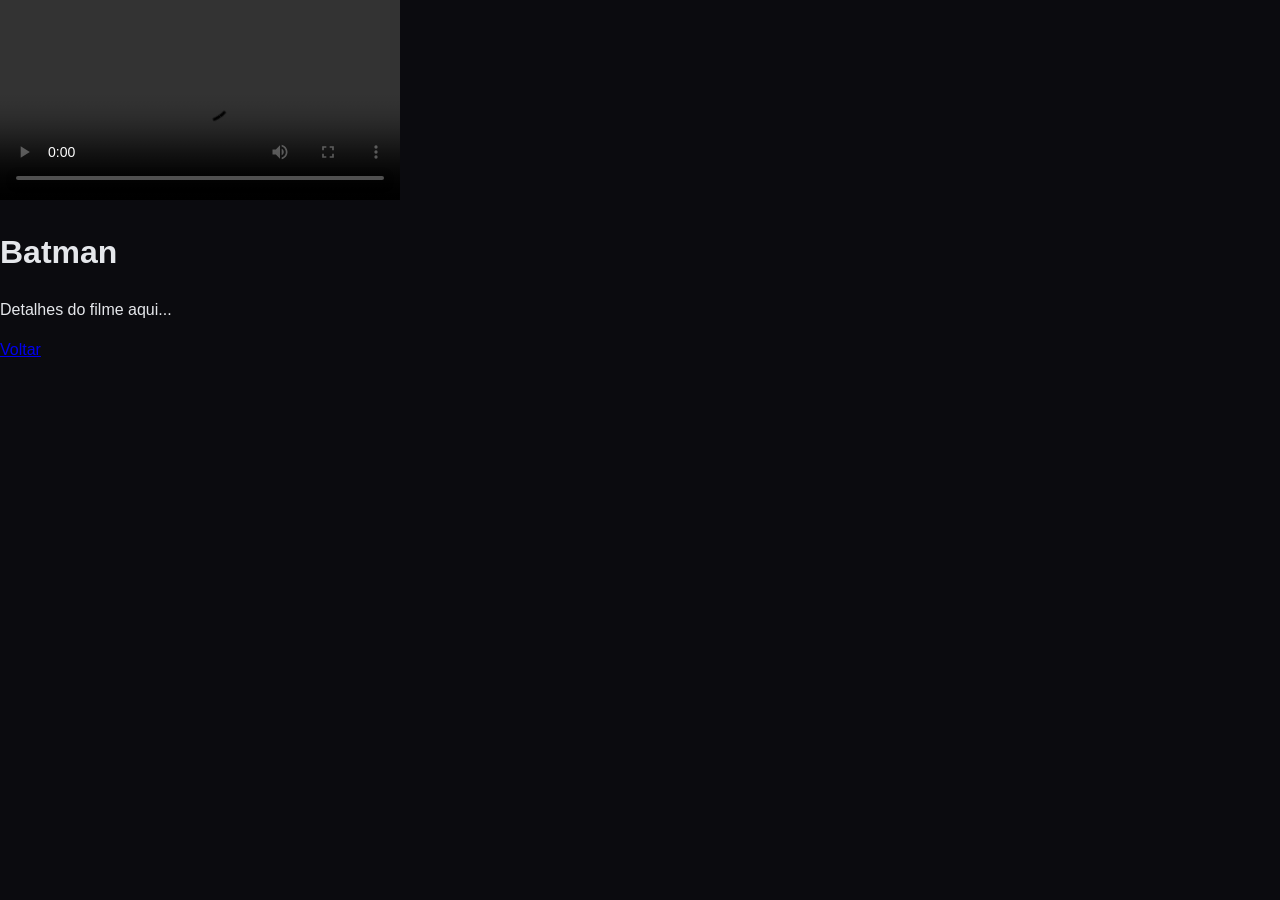
==== batman.html @ 79fa3cbd "site para avaliação" ====
<!DOCTYPE html>
<html lang="pt-BR">
<head>
  <meta charset="UTF-8">
  <title>Batman</title>
  <meta name="viewport" content="width=device-width, initial-scale=1.0">
  <link rel="stylesheet" href="styles.css">
</head>

<body>

<script>
  document.addEventListener('keydown', function(event) {
    const focused = document.activeElement;

    if (event.code === 'Space') {
      // evita scroll
      event.preventDefault();

      // se for link ou botão, dispara ação
      if (focused.tagName === 'A' || focused.tagName === 'BUTTON') {
        focused.click();
      }
    }
  });
</script>    

<main>

  <video controls width="400">
    <source src="media/videos/batman.mp4" type="video/mp4">
    <source src="media/videos/batman.webm" type="video/webm">
    <track 
    src="media/legendas/batman.vtt"
    kind="subtitles"
    srclang="pt"
    label="Português"
    default
    >

  <p>Seu navegador não suporta vídeo. 
    <a href="media/videos/batman.mp4">Clique aqui para baixar o vídeo</a>.</p>

</video>


  <h1>Batman</h1>

  <p>Detalhes do filme aqui...</p>

  <a href="index_aula03.html">Voltar</a>
</main>

</body>
</html>
---- styles.css ----
/* RESET BÁSICO */
* {
    box-sizing: border-box;
}

body {
    margin: 0;
    font-family: Arial, Helvetica, sans-serif;
    background-color: #0b0b0f;
    color: #e5e7eb;
    font-size: 16px;
    line-height: 1.5;
    overflow-x: hidden;
}

/* HEADER */
header {
    display: flex;
    justify-content: space-between;
    align-items: center;
    padding: 15px 20px;
    background-color: #11111a;
    border-bottom: 1px solid #222;
}

/* MENU */
nav ul {
    list-style: none;
    padding: 0;
    margin: 0;
    display: flex;
    gap: 15px;
}

nav ul li a {
    text-decoration: none;
    color: #e5e7eb;
    font-weight: bold;
    transition: 0.2s;
    padding: 6px 8px;
    border-radius: 4px;
}

nav ul li a:hover {
    color: #c4b5fd;
    background-color: #1a1a28;
}

/* BOTÃO */
button {
    padding: 8px 14px;
    cursor: pointer;
    background-color: #6a1b9a;
    color: white;
    border: none;
    border-radius: 6px;
    transition: 0.2s ease;
    font-weight: bold;
}

button:hover {
    background-color: #8e24aa;
    transform: scale(1.02);
}

/* SEÇÕES */
section {
    display: flex;
    flex-wrap: wrap;
    gap: 15px;
    margin: 20px;
}

/* TÍTULO */
section h2 {
    width: 100%;
    margin-bottom: 10px;
    color: #c4b5fd;
    font-size: 1.4rem;
}

/* CARDS */
article {
    border: 1px solid #222;
    padding: 12px;
    width: 200px;
    background-color: #15151f;
    border-radius: 8px;
    transition: 0.2s ease;
}

article:hover {
    transform: scale(1.03);
    border-color: #6a1b9a;
}

/* TEXTO INTERNO (melhora legibilidade dentro do card) */
article p {
    color: #d1d5db;
    font-size: 14px;
}

/* ACESSIBILIDADE */
a:focus, button:focus {
    outline: 3px solid #c4b5fd;
    outline-offset: 2px;
    border-radius: 4px;
}

/* RESPONSIVIDADE */
@media (max-width: 768px) {

    header {
        flex-direction: column;
        align-items: flex-start;
        gap: 10px;
    }

    nav ul {
        flex-direction: column;
        width: 100%;
    }

    nav ul li {
        margin: 4px 0;
    }

    section {
        flex-direction: column;
        margin: 10px;
    }

    article {
        width: 100%;
    }

    button {
        width: 100%;
    }
}

article img {
    width: 100%;
    height: 280px;
    object-fit: cover;
    border-radius: 6px;
    margin-bottom: 8px;
}
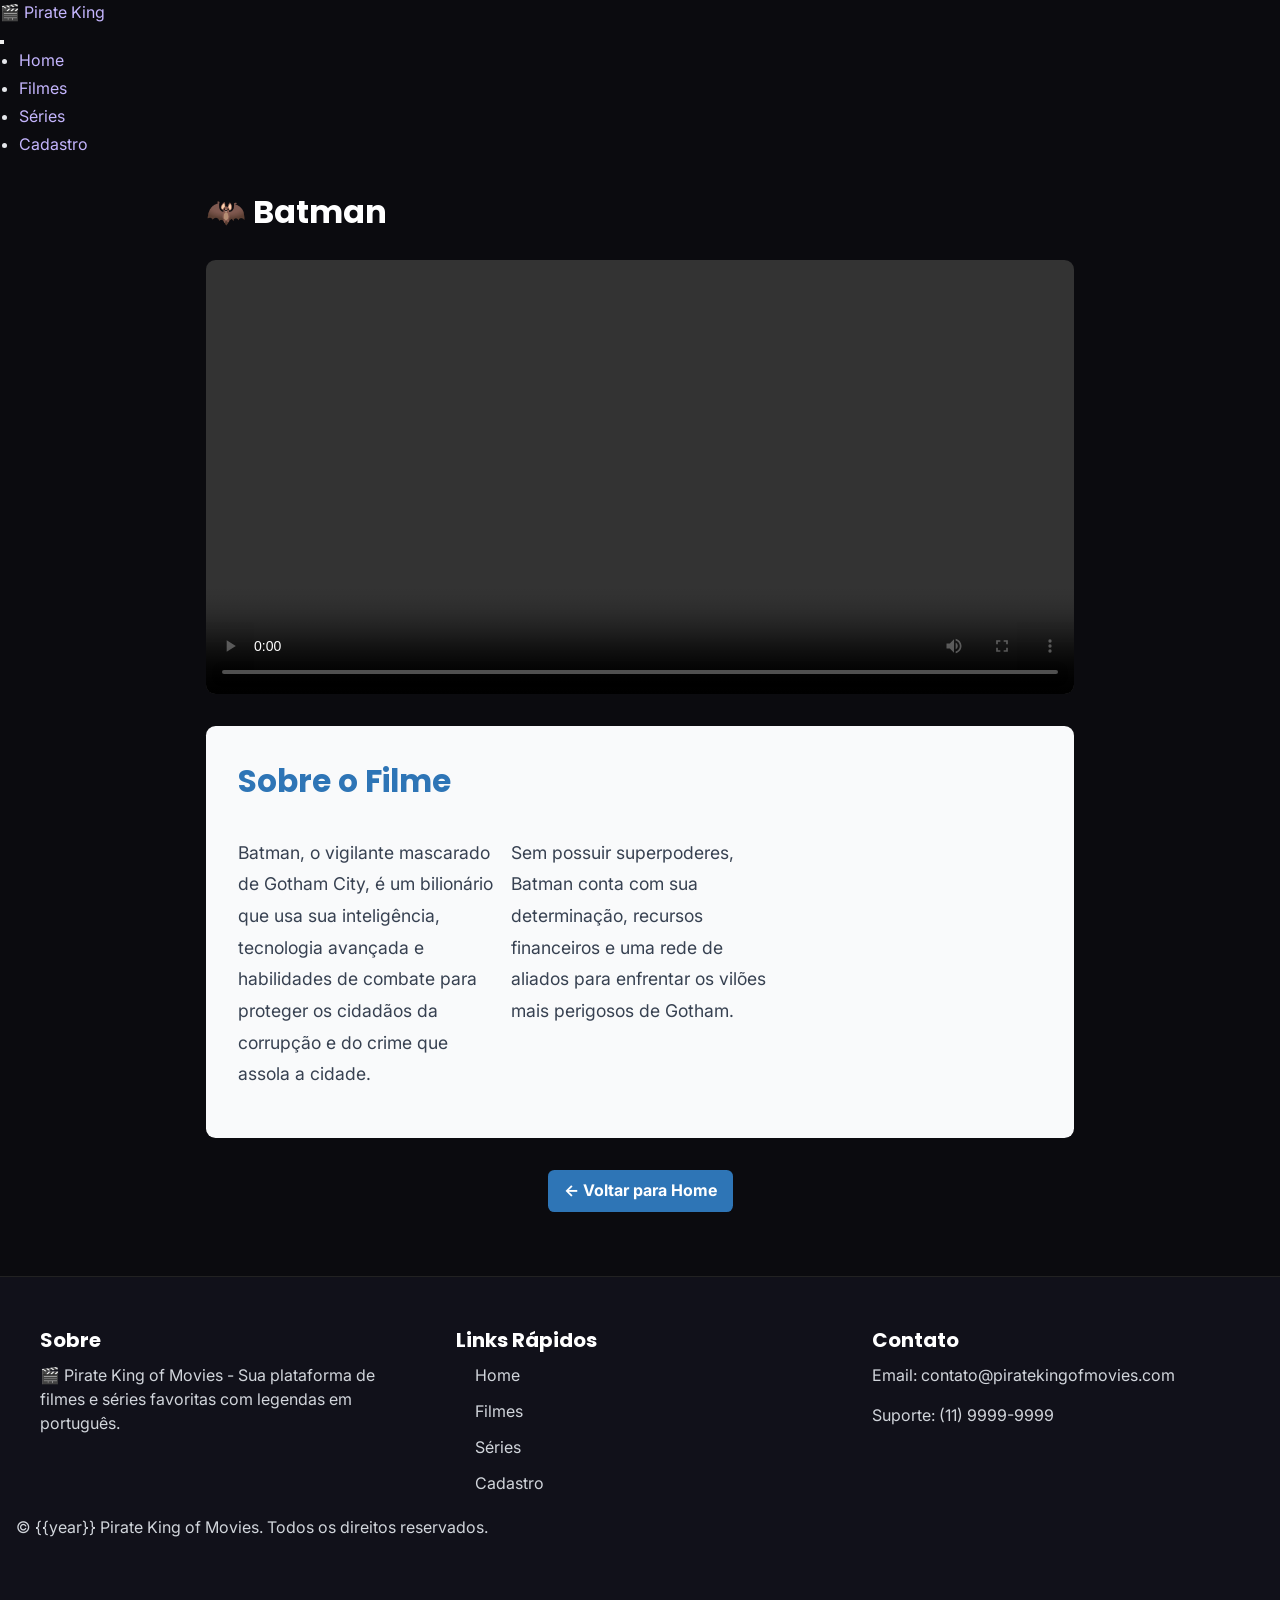
==== commit 06e3992a: "refactor: modernize Pirate King of Movies site with design tokens, responsive layout, and accessibil" ====
--- a/batman.html
+++ b/batman.html
@@ -2,54 +2,98 @@
 <html lang="pt-BR">
 <head>
   <meta charset="UTF-8">
-  <title>Batman</title>
   <meta name="viewport" content="width=device-width, initial-scale=1.0">
-  <link rel="stylesheet" href="styles.css">
+  <link rel="preconnect" href="https://fonts.googleapis.com">
+  <link rel="preconnect" href="https://fonts.gstatic.com" crossorigin>
+  <link href="https://fonts.googleapis.com/css2?family=Inter:wght@400;500;700&family=Poppins:wght@700&display=swap" rel="stylesheet">
+  <link rel="stylesheet" href="css/variables.css">
+  <link rel="stylesheet" href="css/reset.css">
+  <link rel="stylesheet" href="css/base.css">
+  <link rel="stylesheet" href="css/layout.css">
+  <link rel="stylesheet" href="css/components/navbar.css">
+  <link rel="stylesheet" href="css/components/footer.css">
+  <link rel="stylesheet" href="css/components/btn.css">
+  <link rel="stylesheet" href="css/utilities.css">
+  <title>Batman - 🎬 Pirate King of Movies</title>
 </head>
 
 <body>
+<header class="header">
+  <div class="container">
+    <a href="index.html" class="header__logo">🎬 Pirate King</a>
+    <nav class="nav">
+      <button class="nav__toggle" aria-label="Toggle navigation" aria-expanded="false">
+        <span class="hamburger"></span>
+      </button>
+      <ul class="nav__list">
+        <li><a href="index.html" class="nav__link">Home</a></li>
+        <li><a href="index.html#filmes" class="nav__link">Filmes</a></li>
+        <li><a href="index.html#series" class="nav__link">Séries</a></li>
+        <li><a href="cadastro.html" class="nav__link">Cadastro</a></li>
+      </ul>
+    </nav>
+  </div>
+</header>
 
-<script>
-  document.addEventListener('keydown', function(event) {
-    const focused = document.activeElement;
-
-    if (event.code === 'Space') {
-      // evita scroll
-      event.preventDefault();
-
-      // se for link ou botão, dispara ação
-      if (focused.tagName === 'A' || focused.tagName === 'BUTTON') {
-        focused.click();
-      }
-    }
-  });
-</script>    
-
-<main>
-
-  <video controls width="400">
+<main class="main" style="max-width: 900px; margin: 2rem auto; padding: 0 1rem;">
+  <h1 style="margin-bottom: 1.5rem; font-size: 2rem;">🦇 Batman</h1>
+  
+  <video controls style="width: 100%; max-width: 100%; margin-bottom: 2rem; border-radius: 0.6rem;">
     <source src="media/videos/batman.mp4" type="video/mp4">
     <source src="media/videos/batman.webm" type="video/webm">
     <track 
-    src="media/legendas/batman.vtt"
-    kind="subtitles"
-    srclang="pt"
-    label="Português"
-    default
+      src="media/legendas/batman.vtt"
+      kind="subtitles"
+      srclang="pt"
+      label="Português"
+      default
     >
+    <p>Seu navegador não suporta vídeo. <a href="media/videos/batman.mp4">Clique aqui para baixar o vídeo</a>.</p>
+  </video>
 
-  <p>Seu navegador não suporta vídeo. 
-    <a href="media/videos/batman.mp4">Clique aqui para baixar o vídeo</a>.</p>
+  <section style="background-color: var(--color-gray-50); padding: 2rem; border-radius: 0.6rem; margin-bottom: 2rem;">
+    <h2 style="color: var(--color-primary-500); margin-bottom: 1rem;">Sobre o Filme</h2>
+    <p style="font-size: 1.1rem; line-height: 1.8; color: var(--color-gray-700); margin-bottom: 1rem;">
+      Batman, o vigilante mascarado de Gotham City, é um bilionário que usa sua inteligência, tecnologia avançada e habilidades de combate para proteger os cidadãos da corrupção e do crime que assola a cidade.
+    </p>
+    <p style="font-size: 1.1rem; line-height: 1.8; color: var(--color-gray-700);">
+      Sem possuir superpoderes, Batman conta com sua determinação, recursos financeiros e uma rede de aliados para enfrentar os vilões mais perigosos de Gotham.
+    </p>
+  </section>
 
-</video>
-
-
-  <h1>Batman</h1>
-
-  <p>Detalhes do filme aqui...</p>
-
-  <a href="index_aula03.html">Voltar</a>
+  <div style="text-align: center;">
+    <a href="index.html" class="btn btn--primary">← Voltar para Home</a>
+  </div>
 </main>
 
+<footer class="footer">
+  <div class="container">
+    <div class="footer__grid">
+      <div class="footer__section">
+        <h3 class="footer__title">Sobre</h3>
+        <p>🎬 Pirate King of Movies - Sua plataforma de filmes e séries favoritas com legendas em português.</p>
+      </div>
+      <div class="footer__section">
+        <h3 class="footer__title">Links Rápidos</h3>
+        <ul class="footer__list">
+          <li><a href="index.html" class="footer__link">Home</a></li>
+          <li><a href="index.html#filmes" class="footer__link">Filmes</a></li>
+          <li><a href="index.html#series" class="footer__link">Séries</a></li>
+          <li><a href="cadastro.html" class="footer__link">Cadastro</a></li>
+        </ul>
+      </div>
+      <div class="footer__section">
+        <h3 class="footer__title">Contato</h3>
+        <p>Email: contato@piratekingofmovies.com</p>
+        <p>Suporte: (11) 9999-9999</p>
+      </div>
+    </div>
+    <div class="footer__bottom">
+      <p class="footer__copyright">&copy; {{year}} Pirate King of Movies. Todos os direitos reservados.</p>
+    </div>
+  </div>
+</footer>
+
+<script src="js/main.js"></script>
 </body>
 </html>
--- a/css/variables.css
+++ b/css/variables.css
@@ -0,0 +1,118 @@
+/* 
+   DESIGN TOKENS — PIRATE KING OF MOVIES
+   Convenção: category-property-scale/state
+   Ex.: --color-primary-500, --font-base, --space-md
+ */
+:root {
+    /* =========================
+       CORES - PALETA SEMÂNTICA
+    ========================= */
+    /* Primária */
+    --color-primary-100: #ebf3fb;
+    --color-primary-300: #9fc5e8;
+    --color-primary-500: #2e75b6;
+    --color-primary-700: #1f4e79;
+    --color-primary-900: #0f2840;
+
+    /* Cores do projeto */
+    --color-brand: #6a1b9a;
+    --color-brand-hover: #8e24aa;
+    --color-link: #c4b5fd;
+
+    /* Neutras */
+    --color-gray-50: #f9fafb;
+    --color-gray-100: #f3f4f6;
+    --color-gray-300: #d1d5db;
+    --color-gray-500: #6b7280;
+    --color-gray-700: #374151;
+    --color-gray-900: #111827;
+
+    /* Semânticas */
+    --color-success: #107c41;
+    --color-warning: #ff8c00;
+    --color-danger: #c00000;
+    --color-info: #0078d4;
+
+    /* Texto e fundo */
+    --color-bg-primary: #0b0b0f;
+    --color-bg-secondary: #11111a;
+    --color-bg-card: #15151f;
+    --color-bg-input: #1a1a28;
+    --color-bg-overlay: rgba(0, 0, 0, 0.7);
+    --color-text-primary: #e5e7eb;
+    --color-text-secondary: #d1d5db;
+    --color-text-light: #ffffff;
+    --color-border: #222222;
+    --color-border-input: #333333;
+    --color-border-focus: var(--color-primary-500);
+
+    /* Estados de foco e hover */
+    --focus-outline-color: var(--color-primary-500);
+    --focus-outline-width: 3px;
+    --focus-outline-offset: 3px;
+    --hover-scale: 1.02;
+    --hover-transition: 0.2s ease;
+
+    /* =========================
+       TIPOGRAFIA
+    ========================= */
+    --font-heading: "Poppins", Arial, Helvetica, sans-serif;
+    --font-body: "Inter", Arial, Helvetica, sans-serif;
+    --font-xs: 0.64rem;
+    --font-sm: 0.8rem;
+    --font-base: 1rem;
+    --font-md: 1.25rem;
+    --font-lg: 1.56rem;
+    --font-xl: 1.95rem;
+    --font-2xl: 2.44rem;
+    --font-3xl: 3.05rem;
+    --font-h1: clamp(1.5rem, 5vw, var(--font-2xl));
+    --font-h2: clamp(1.3rem, 3vw, var(--font-xl));
+    --line-height-base: 1.5;
+
+    /* =========================
+       ESPAÇAMENTOS
+    ========================= */
+    --space-xs: 0.25rem;
+    --space-sm: 0.5rem;
+    --space-md: 1rem;
+    --space-lg: 2rem;
+    --space-xl: 3rem;
+    --space-2xl: 4rem;
+
+    /* =========================
+       BORDAS E SOMBRAS
+    ========================= */
+    --radius-sm: 0.4rem;
+    --radius-md: 0.5rem;
+    --radius-lg: 0.6rem;
+    --radius-xl: 1rem;
+    --shadow-sm: 0 2px 6px rgba(0, 0, 0, 0.2);
+    --shadow-md: 0 4px 12px rgba(0, 0, 0, 0.3);
+    --shadow-lg: 0 8px 24px rgba(0, 0, 0, 0.4);
+
+    /* =========================
+       VÍDEO PLAYER
+    ========================= */
+    --video-controls-height: 3.5rem;
+    --video-progress-height: 0.4rem;
+    --video-progress-color: var(--color-brand);
+    --video-background: #000;
+
+    /* =========================
+       FILTROS E BUSCA
+    ========================= */
+    --search-input-height: 2.5rem;
+    --filter-tag-bg: var(--color-bg-input);
+    --filter-tag-color: var(--color-text-secondary);
+    --filter-active-bg: var(--color-brand);
+    --filter-active-color: var(--color-text-light);
+
+    /* =========================
+       ANIMAÇÕES
+    ========================= */
+    --animation-duration-fast: 0.15s;
+    --animation-duration-normal: 0.3s;
+    --animation-duration-slow: 0.5s;
+    --animation-easing: ease-in-out;
+}
--- a/css/base.css
+++ b/css/base.css
@@ -0,0 +1,49 @@
+@layer base {
+    body {
+        min-height: 100vh;
+        font-family: var(--font-body);
+        background-color: var(--color-bg-primary);
+        color: var(--color-text-primary);
+        font-size: var(--font-base);
+        line-height: var(--line-height-base);
+        overflow-x: hidden;
+    }
+    a {
+        color: var(--color-link);
+        text-decoration: none;
+    }
+    a:hover {
+        color: var(--color-text-light);
+    }
+    h1, h2, h3, h4, h5, h6 {
+        font-family: var(--font-heading);
+        color: var(--color-text-light);
+        margin-bottom: var(--space-sm);
+    }
+    h1 { font-size: var(--font-h1); }
+    h2 { font-size: var(--font-h2); }
+    h3 { font-size: var(--font-md); }
+    p {
+        margin-bottom: var(--space-md);
+        color: var(--color-text-secondary);
+    }
+    ul, ol {
+        padding-left: 1.2rem;
+        margin-bottom: var(--space-md);
+    }
+    li {
+        margin-bottom: var(--space-xs);
+    }
+    input, textarea, select {
+        background-color: var(--color-bg-input);
+        border: 1px solid var(--color-border-input);
+        color: var(--color-text-light);
+        padding: 0.5rem;
+        border-radius: var(--radius-sm);
+        width: 100%;
+    }
+    input:focus, textarea:focus, select:focus {
+        outline: var(--focus-outline-width) solid var(--focus-outline-color);
+        outline-offset: var(--focus-outline-offset);
+    }
+}
--- a/css/layout.css
+++ b/css/layout.css
@@ -0,0 +1,52 @@
+@layer layout {
+    .layout {
+        display: grid;
+        grid-template-columns: 1fr;
+        gap: var(--space-md);
+        width: min(100%, 1200px);
+        margin: 0 auto;
+        padding: var(--space-md);
+    }
+    section {
+        display: grid;
+        grid-template-columns: 1fr;
+        gap: var(--space-md);
+        margin-bottom: var(--space-lg);
+    }
+    section h2 {
+        color: var(--color-link);
+        font-size: var(--font-h2);
+        grid-column: 1 / -1;
+    }
+    aside {
+        background-color: var(--color-bg-card);
+        border: 1px solid var(--color-border);
+        border-radius: var(--radius-lg);
+        padding: var(--space-md);
+    }
+    aside h3 {
+        color: var(--color-link);
+        margin-bottom: var(--space-sm);
+    }
+    aside ul {
+        padding-left: 1.2rem;
+    }
+    @media (min-width: 768px) {
+        section {
+            grid-template-columns: repeat(2, 1fr);
+        }
+    }
+    @media (min-width: 1024px) {
+        .layout {
+            grid-template-columns: 3fr 1fr;
+            align-items: start;
+        }
+        section {
+            grid-template-columns: repeat(auto-fit, minmax(13rem, 1fr));
+        }
+        aside {
+            position: sticky;
+            top: 1rem;
+        }
+    }
+}
--- a/css/components/navbar.css
+++ b/css/components/navbar.css
@@ -0,0 +1,104 @@
+@layer components {
+    .navbar {
+        background-color: var(--color-bg-secondary);
+        border-bottom: 1px solid var(--color-border);
+        padding: var(--space-md);
+    }
+    .navbar__container {
+        width: min(100%, 1200px);
+        margin: 0 auto;
+        display: flex;
+        flex-direction: column;
+        gap: var(--space-md);
+    }
+    .navbar__logo {
+        font-family: var(--font-heading);
+        font-size: var(--font-h1);
+        font-weight: 700;
+        color: var(--color-text-light);
+    }
+    .navbar__toggle {
+        display: block;
+        background: none;
+        border: none;
+        color: var(--color-text-light);
+        font-size: var(--font-xl);
+        cursor: pointer;
+        padding: 0.5rem;
+        border-radius: var(--radius-sm);
+    }
+    .navbar__toggle:focus-visible {
+        outline: var(--focus-outline-width) solid var(--focus-outline-color);
+        outline-offset: var(--focus-outline-offset);
+    }
+    .navbar__menu {
+        display: none;
+    }
+    .navbar__menu.active {
+        display: block;
+    }
+    .navbar__list {
+        list-style: none;
+        display: flex;
+        flex-direction: column;
+        gap: var(--space-sm);
+    }
+    .navbar__link {
+        display: block;
+        padding: 0.7rem;
+        border-radius: var(--radius-sm);
+        font-weight: 500;
+        transition: background-color var(--animation-duration-fast);
+    }
+    .navbar__link:hover {
+        background-color: var(--color-bg-input);
+    }
+    .navbar__link.active {
+        background-color: var(--color-brand);
+        color: var(--color-text-light);
+    }
+    .navbar__search {
+        display: flex;
+        flex-direction: column;
+        gap: var(--space-sm);
+    }
+    .navbar__search input {
+        width: 100%;
+        padding: 0.7rem;
+        border: 1px solid var(--color-border-input);
+        border-radius: var(--radius-sm);
+        background-color: var(--color-bg-input);
+        color: var(--color-text-light);
+        transition: border-color var(--animation-duration-fast);
+    }
+    .navbar__search input:focus {
+        border-color: var(--color-border-focus);
+        outline: none;
+    }
+    @media (min-width: 768px) {
+        .navbar__container {
+            flex-direction: row;
+            align-items: center;
+            justify-content: space-between;
+            flex-wrap: wrap;
+        }
+        .navbar__toggle {
+            display: none;
+        }
+        .navbar__menu {
+            display: block;
+        }
+        .navbar__list {
+            flex-direction: row;
+            align-items: center;
+            gap: var(--space-md);
+        }
+        .navbar__search {
+            flex-direction: row;
+            align-items: center;
+        }
+        .navbar__search input {
+            width: 18rem;
+        }
+    }
+}
--- a/css/components/footer.css
+++ b/css/components/footer.css
@@ -0,0 +1,45 @@
+@layer components {
+    .footer {
+        margin-top: var(--space-2xl);
+        padding: var(--space-xl) var(--space-md);
+        background-color: var(--color-bg-secondary);
+        border-top: 1px solid var(--color-border);
+    }
+    .footer__grid {
+        width: min(100%, 1200px);
+        margin: 0 auto;
+        display: grid;
+        grid-template-columns: 1fr;
+        gap: var(--space-xl);
+    }
+    .footer__title {
+        margin-bottom: var(--space-sm);
+        font-family: var(--font-heading);
+        font-size: var(--font-md);
+        color: var(--color-text-light);
+    }
+    .footer__list {
+        list-style: none;
+        display: flex;
+        flex-direction: column;
+        gap: var(--space-sm);
+    }
+    .footer__link {
+        color: var(--color-text-secondary);
+        transition: color var(--animation-duration-fast);
+    }
+    .footer__link:hover {
+        color: var(--color-text-light);
+    }
+    .footer__copy {
+        margin-top: var(--space-xl);
+        text-align: center;
+        color: var(--color-text-secondary);
+        font-size: var(--font-sm);
+    }
+    @media (min-width: 768px) {
+        .footer__grid {
+            grid-template-columns: repeat(3, 1fr);
+        }
+    }
+}
--- a/css/components/btn.css
+++ b/css/components/btn.css
@@ -0,0 +1,52 @@
+@layer components {
+    .btn {
+        display: inline-block;
+        padding: 0.7rem 1rem;
+        background-color: var(--color-brand);
+        color: var(--color-text-light);
+        border: none;
+        border-radius: var(--radius-sm);
+        font-weight: 700;
+        text-align: center;
+        cursor: pointer;
+        transition: background-color var(--animation-duration-fast) var(--animation-easing),
+                    transform var(--animation-duration-fast) var(--animation-easing);
+        font-size: var(--font-base);
+        line-height: 1.2;
+    }
+    .btn:hover {
+        background-color: var(--color-brand-hover);
+        transform: scale(var(--hover-scale));
+    }
+    .btn:focus-visible {
+        outline: var(--focus-outline-width) solid var(--focus-outline-color);
+        outline-offset: var(--focus-outline-offset);
+    }
+    .btn:disabled {
+        opacity: 0.5;
+        pointer-events: none;
+    }
+    .btn--primary {
+        background-color: var(--color-primary-500);
+    }
+    .btn--primary:hover {
+        background-color: var(--color-primary-700);
+    }
+    .btn--secondary {
+        background-color: transparent;
+        border: 2px solid var(--color-brand);
+        color: var(--color-brand);
+    }
+    .btn--secondary:hover {
+        background-color: var(--color-brand);
+        color: var(--color-text-light);
+    }
+    .btn--small {
+        padding: 0.4rem 0.7rem;
+        font-size: var(--font-sm);
+    }
+    .btn--large {
+        padding: 1rem 1.8rem;
+        font-size: var(--font-md);
+    }
+}
--- a/css/utilities.css
+++ b/css/utilities.css
@@ -0,0 +1,37 @@
+@layer utilities {
+    .u-sr-only {
+        position: absolute;
+        width: 1px;
+        height: 1px;
+        padding: 0;
+        margin: -1px;
+        overflow: hidden;
+        clip: rect(0, 0, 0, 0);
+        white-space: nowrap;
+        border: 0;
+    }
+    :focus {
+        outline: none;
+    }
+    :focus-visible {
+        outline: var(--focus-outline-width) solid var(--focus-outline-color);
+        outline-offset: var(--focus-outline-offset);
+        border-radius: var(--radius-sm);
+    }
+    /* Espaçamento */
+    .u-mt-sm { margin-top: var(--space-sm); }
+    .u-mt-md { margin-top: var(--space-md); }
+    .u-mt-lg { margin-top: var(--space-lg); }
+    .u-mb-sm { margin-bottom: var(--space-sm); }
+    .u-mb-md { margin-bottom: var(--space-md); }
+    .u-mb-lg { margin-bottom: var(--space-lg); }
+    .u-p-sm { padding: var(--space-sm); }
+    .u-p-md { padding: var(--space-md); }
+    .u-p-lg { padding: var(--space-lg); }
+    .u-text-center { text-align: center; }
+    .u-hidden { display: none; }
+    .u-flex { display: flex; }
+    .u-flex-col { flex-direction: column; }
+    .u-gap-sm { gap: var(--space-sm); }
+    .u-gap-md { gap: var(--space-md); }
+}
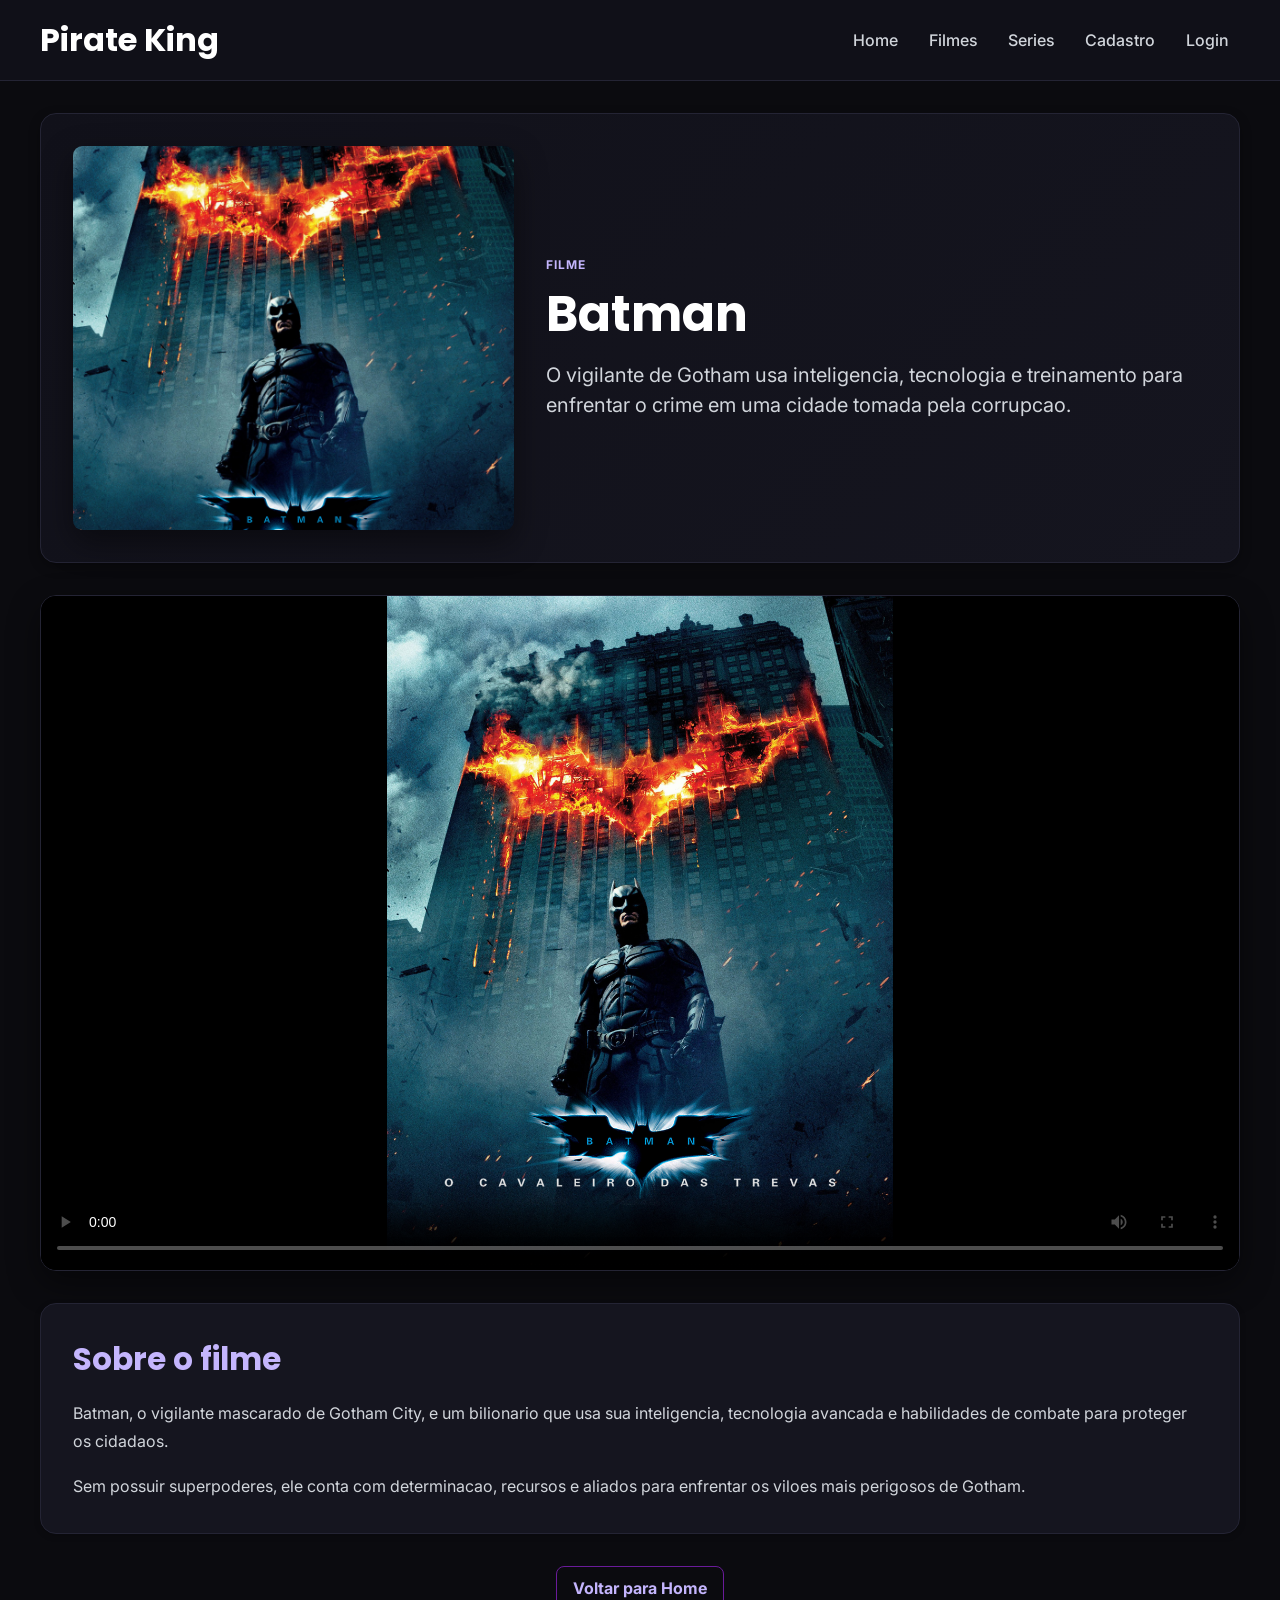
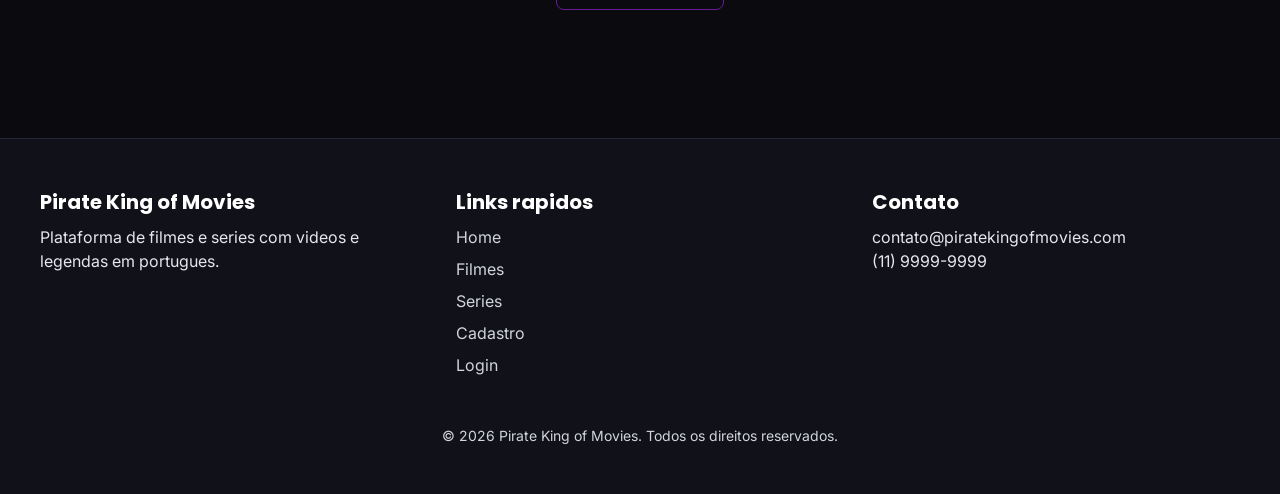
==== commit 4d6d0bd6: "site pronto" ====
--- a/batman.html
+++ b/batman.html
@@ -1,4 +1,4 @@
-<!DOCTYPE html>
+﻿<!DOCTYPE html>
 <html lang="pt-BR">
 <head>
   <meta charset="UTF-8">
@@ -11,89 +11,90 @@
   <link rel="stylesheet" href="css/base.css">
   <link rel="stylesheet" href="css/layout.css">
   <link rel="stylesheet" href="css/components/navbar.css">
+  <link rel="stylesheet" href="css/components/btn.css">
+  <link rel="stylesheet" href="css/components/hero.css">
+  <link rel="stylesheet" href="css/components/card.css">
   <link rel="stylesheet" href="css/components/footer.css">
-  <link rel="stylesheet" href="css/components/btn.css">
   <link rel="stylesheet" href="css/utilities.css">
-  <title>Batman - 🎬 Pirate King of Movies</title>
+  <link rel="stylesheet" href="css/components/video-player.css">
+
+  <title>Batman - Pirate King of Movies</title>
 </head>
+<body>
+  <a href="#main-content" class="skip-link">Pular para conteudo principal</a>
+  <header class="navbar">
+    <div class="navbar__container">
+      <div class="navbar__top">
+        <a href="index.html" class="navbar__logo">Pirate King</a>
+        <button class="navbar__toggle" type="button" aria-label="Abrir menu" aria-expanded="false">â˜°</button>
+      </div>
+      <nav class="navbar__menu" aria-label="Menu principal">
+        <ul class="navbar__list">
+          <li><a href="index.html" class="navbar__link">Home</a></li>
+          <li><a href="index.html#filmes" class="navbar__link">Filmes</a></li>
+          <li><a href="index.html#series" class="navbar__link">Series</a></li>
+          <li><a href="cadastro.html" class="navbar__link">Cadastro</a></li>
+          <li><a href="login.html" class="navbar__link" data-auth-link>Login</a></li>
+        </ul>
+      </nav>
+    </div>
+  </header>
+  <main id="main-content" class="detail-page">
+    <section class="detail-hero" aria-labelledby="detail-title">
+      <img class="detail-hero__poster" src="media/img/batman.jpg" alt="Poster de Batman">
+      <div>
+        <p class="detail-hero__eyebrow">Filme</p>
+        <h1 id="detail-title" class="detail-hero__title">Batman</h1>
+        <p class="detail-hero__text">O vigilante de Gotham usa inteligencia, tecnologia e treinamento para enfrentar o crime em uma cidade tomada pela corrupcao.</p>
+      </div>
+    </section>
 
-<body>
-<header class="header">
-  <div class="container">
-    <a href="index.html" class="header__logo">🎬 Pirate King</a>
-    <nav class="nav">
-      <button class="nav__toggle" aria-label="Toggle navigation" aria-expanded="false">
-        <span class="hamburger"></span>
-      </button>
-      <ul class="nav__list">
-        <li><a href="index.html" class="nav__link">Home</a></li>
-        <li><a href="index.html#filmes" class="nav__link">Filmes</a></li>
-        <li><a href="index.html#series" class="nav__link">Séries</a></li>
-        <li><a href="cadastro.html" class="nav__link">Cadastro</a></li>
-      </ul>
-    </nav>
-  </div>
-</header>
+    <section class="video-player" aria-label="Video de Batman">
+      <video controls preload="metadata" poster="media/img/batman.jpg">
+        <source src="media/videos/batman.mp4" type="video/mp4">
+        <track src="media/legendas/batman.vtt" kind="subtitles" srclang="pt" label="Portugues" default>
+        <p>Seu navegador nao suporta video. <a href="media/videos/batman.mp4">Baixar video</a>.</p>
+      </video>
+    </section>
 
-<main class="main" style="max-width: 900px; margin: 2rem auto; padding: 0 1rem;">
-  <h1 style="margin-bottom: 1.5rem; font-size: 2rem;">🦇 Batman</h1>
-  
-  <video controls style="width: 100%; max-width: 100%; margin-bottom: 2rem; border-radius: 0.6rem;">
-    <source src="media/videos/batman.mp4" type="video/mp4">
-    <source src="media/videos/batman.webm" type="video/webm">
-    <track 
-      src="media/legendas/batman.vtt"
-      kind="subtitles"
-      srclang="pt"
-      label="Português"
-      default
-    >
-    <p>Seu navegador não suporta vídeo. <a href="media/videos/batman.mp4">Clique aqui para baixar o vídeo</a>.</p>
-  </video>
+    <section class="detail-card">
+      <h2>Sobre o filme</h2>
+      <p>Batman, o vigilante mascarado de Gotham City, e um bilionario que usa sua inteligencia, tecnologia avancada e habilidades de combate para proteger os cidadaos.</p>
+      <p>Sem possuir superpoderes, ele conta com determinacao, recursos e aliados para enfrentar os viloes mais perigosos de Gotham.</p>
+    </section>
 
-  <section style="background-color: var(--color-gray-50); padding: 2rem; border-radius: 0.6rem; margin-bottom: 2rem;">
-    <h2 style="color: var(--color-primary-500); margin-bottom: 1rem;">Sobre o Filme</h2>
-    <p style="font-size: 1.1rem; line-height: 1.8; color: var(--color-gray-700); margin-bottom: 1rem;">
-      Batman, o vigilante mascarado de Gotham City, é um bilionário que usa sua inteligência, tecnologia avançada e habilidades de combate para proteger os cidadãos da corrupção e do crime que assola a cidade.
-    </p>
-    <p style="font-size: 1.1rem; line-height: 1.8; color: var(--color-gray-700);">
-      Sem possuir superpoderes, Batman conta com sua determinação, recursos financeiros e uma rede de aliados para enfrentar os vilões mais perigosos de Gotham.
-    </p>
-  </section>
-
-  <div style="text-align: center;">
-    <a href="index.html" class="btn btn--primary">← Voltar para Home</a>
-  </div>
-</main>
-
-<footer class="footer">
-  <div class="container">
+    <div class="detail-actions">
+      <a href="index.html" class="btn btn--outline">Voltar para Home</a>
+    </div>
+  </main>
+  <footer class="footer">
     <div class="footer__grid">
-      <div class="footer__section">
-        <h3 class="footer__title">Sobre</h3>
-        <p>🎬 Pirate King of Movies - Sua plataforma de filmes e séries favoritas com legendas em português.</p>
+      <div>
+        <h3 class="footer__title">Pirate King of Movies</h3>
+        <p>Plataforma de filmes e series com videos e legendas em portugues.</p>
       </div>
-      <div class="footer__section">
-        <h3 class="footer__title">Links Rápidos</h3>
+      <div>
+        <h3 class="footer__title">Links rapidos</h3>
         <ul class="footer__list">
           <li><a href="index.html" class="footer__link">Home</a></li>
           <li><a href="index.html#filmes" class="footer__link">Filmes</a></li>
-          <li><a href="index.html#series" class="footer__link">Séries</a></li>
+          <li><a href="index.html#series" class="footer__link">Series</a></li>
           <li><a href="cadastro.html" class="footer__link">Cadastro</a></li>
+          <li><a href="login.html" class="footer__link" data-auth-link>Login</a></li>
         </ul>
       </div>
-      <div class="footer__section">
+      <div>
         <h3 class="footer__title">Contato</h3>
-        <p>Email: contato@piratekingofmovies.com</p>
-        <p>Suporte: (11) 9999-9999</p>
+        <p>contato@piratekingofmovies.com</p>
+        <p>(11) 9999-9999</p>
       </div>
     </div>
-    <div class="footer__bottom">
-      <p class="footer__copyright">&copy; {{year}} Pirate King of Movies. Todos os direitos reservados.</p>
-    </div>
-  </div>
-</footer>
+    <p class="footer__copy">&copy; <span data-current-year>2026</span> Pirate King of Movies. Todos os direitos reservados.</p>
+  </footer>
+  <script src="js/main.js" defer></script>
+</body>
+</html>
 
-<script src="js/main.js"></script>
-</body>
-</html>+
+
+
--- a/css/variables.css
+++ b/css/variables.css
@@ -1,118 +1,65 @@
-/* 
-   DESIGN TOKENS — PIRATE KING OF MOVIES
-   Convenção: category-property-scale/state
-   Ex.: --color-primary-500, --font-base, --space-md
- */
 :root {
-    /* =========================
-       CORES - PALETA SEMÂNTICA
-    ========================= */
-    /* Primária */
-    --color-primary-100: #ebf3fb;
-    --color-primary-300: #9fc5e8;
-    --color-primary-500: #2e75b6;
-    --color-primary-700: #1f4e79;
-    --color-primary-900: #0f2840;
+  --color-primary-100: #ebf3fb;
+  --color-primary-300: #9fc5e8;
+  --color-primary-500: #2e75b6;
+  --color-primary-700: #1f4e79;
+  --color-primary-900: #0f2840;
+  --color-brand: #6a1b9a;
+  --color-brand-hover: #8e24aa;
+  --color-link: #c4b5fd;
+  --color-gray-50: #f9fafb;
+  --color-gray-100: #f3f4f6;
+  --color-gray-300: #d1d5db;
+  --color-gray-500: #6b7280;
+  --color-gray-700: #374151;
+  --color-gray-900: #111827;
+  --color-bg-primary: #0b0b0f;
+  --color-bg-secondary: #11111a;
+  --color-bg-card: #15151f;
+  --color-bg-input: #1a1a28;
+  --color-bg-overlay: rgba(0, 0, 0, 0.72);
+  --color-text-primary: #e5e7eb;
+  --color-text-secondary: #d1d5db;
+  --color-text-muted: #9ca3af;
+  --color-text-light: #ffffff;
+  --color-border: #242434;
+  --color-border-input: #333346;
+  --color-border-focus: var(--color-primary-500);
+  --color-white: #ffffff;
+  --focus-outline-color: var(--color-primary-500);
+  --focus-outline-width: 3px;
+  --focus-outline-offset: 3px;
+  --hover-scale: 1.02;
+  --font-heading: "Poppins", Arial, Helvetica, sans-serif;
+  --font-body: "Inter", Arial, Helvetica, sans-serif;
+  --font-xs: 0.75rem;
+  --font-sm: 0.875rem;
+  --font-base: 1rem;
+  --font-md: 1.25rem;
+  --font-lg: 1.5rem;
+  --font-xl: 1.95rem;
+  --font-2xl: 2.44rem;
+  --font-3xl: 3.05rem;
+  --font-h1: clamp(1.75rem, 5vw, var(--font-3xl));
+  --font-h2: clamp(1.35rem, 3vw, var(--font-xl));
+  --line-height-base: 1.5;
+  --space-xs: 0.25rem;
+  --space-sm: 0.5rem;
+  --space-md: 1rem;
+  --space-lg: 2rem;
+  --space-xl: 3rem;
+  --space-2xl: 4rem;
+  --radius-sm: 0.4rem;
+  --radius-md: 0.5rem;
+  --radius-lg: 0.6rem;
+  --radius-xl: 1rem;
+  --shadow-sm: 0 2px 6px rgba(0, 0, 0, 0.2);
+  --shadow-md: 0 4px 12px rgba(0, 0, 0, 0.3);
+  --shadow-lg: 0 12px 32px rgba(0, 0, 0, 0.45);
+  --video-background: #000;
+  --animation-duration-fast: 0.15s;
+  --animation-duration-normal: 0.3s;
+  --animation-duration-slow: 0.5s;
+  --animation-easing: ease-in-out;
+}
 
-    /* Cores do projeto */
-    --color-brand: #6a1b9a;
-    --color-brand-hover: #8e24aa;
-    --color-link: #c4b5fd;
-
-    /* Neutras */
-    --color-gray-50: #f9fafb;
-    --color-gray-100: #f3f4f6;
-    --color-gray-300: #d1d5db;
-    --color-gray-500: #6b7280;
-    --color-gray-700: #374151;
-    --color-gray-900: #111827;
-
-    /* Semânticas */
-    --color-success: #107c41;
-    --color-warning: #ff8c00;
-    --color-danger: #c00000;
-    --color-info: #0078d4;
-
-    /* Texto e fundo */
-    --color-bg-primary: #0b0b0f;
-    --color-bg-secondary: #11111a;
-    --color-bg-card: #15151f;
-    --color-bg-input: #1a1a28;
-    --color-bg-overlay: rgba(0, 0, 0, 0.7);
-    --color-text-primary: #e5e7eb;
-    --color-text-secondary: #d1d5db;
-    --color-text-light: #ffffff;
-    --color-border: #222222;
-    --color-border-input: #333333;
-    --color-border-focus: var(--color-primary-500);
-
-    /* Estados de foco e hover */
-    --focus-outline-color: var(--color-primary-500);
-    --focus-outline-width: 3px;
-    --focus-outline-offset: 3px;
-    --hover-scale: 1.02;
-    --hover-transition: 0.2s ease;
-
-    /* =========================
-       TIPOGRAFIA
-    ========================= */
-    --font-heading: "Poppins", Arial, Helvetica, sans-serif;
-    --font-body: "Inter", Arial, Helvetica, sans-serif;
-    --font-xs: 0.64rem;
-    --font-sm: 0.8rem;
-    --font-base: 1rem;
-    --font-md: 1.25rem;
-    --font-lg: 1.56rem;
-    --font-xl: 1.95rem;
-    --font-2xl: 2.44rem;
-    --font-3xl: 3.05rem;
-    --font-h1: clamp(1.5rem, 5vw, var(--font-2xl));
-    --font-h2: clamp(1.3rem, 3vw, var(--font-xl));
-    --line-height-base: 1.5;
-
-    /* =========================
-       ESPAÇAMENTOS
-    ========================= */
-    --space-xs: 0.25rem;
-    --space-sm: 0.5rem;
-    --space-md: 1rem;
-    --space-lg: 2rem;
-    --space-xl: 3rem;
-    --space-2xl: 4rem;
-
-    /* =========================
-       BORDAS E SOMBRAS
-    ========================= */
-    --radius-sm: 0.4rem;
-    --radius-md: 0.5rem;
-    --radius-lg: 0.6rem;
-    --radius-xl: 1rem;
-    --shadow-sm: 0 2px 6px rgba(0, 0, 0, 0.2);
-    --shadow-md: 0 4px 12px rgba(0, 0, 0, 0.3);
-    --shadow-lg: 0 8px 24px rgba(0, 0, 0, 0.4);
-
-    /* =========================
-       VÍDEO PLAYER
-    ========================= */
-    --video-controls-height: 3.5rem;
-    --video-progress-height: 0.4rem;
-    --video-progress-color: var(--color-brand);
-    --video-background: #000;
-
-    /* =========================
-       FILTROS E BUSCA
-    ========================= */
-    --search-input-height: 2.5rem;
-    --filter-tag-bg: var(--color-bg-input);
-    --filter-tag-color: var(--color-text-secondary);
-    --filter-active-bg: var(--color-brand);
-    --filter-active-color: var(--color-text-light);
-
-    /* =========================
-       ANIMAÇÕES
-    ========================= */
-    --animation-duration-fast: 0.15s;
-    --animation-duration-normal: 0.3s;
-    --animation-duration-slow: 0.5s;
-    --animation-easing: ease-in-out;
-}
--- a/css/base.css
+++ b/css/base.css
@@ -12,38 +12,8 @@
         color: var(--color-link);
         text-decoration: none;
     }
+
     a:hover {
         color: var(--color-text-light);
     }
-    h1, h2, h3, h4, h5, h6 {
-        font-family: var(--font-heading);
-        color: var(--color-text-light);
-        margin-bottom: var(--space-sm);
-    }
-    h1 { font-size: var(--font-h1); }
-    h2 { font-size: var(--font-h2); }
-    h3 { font-size: var(--font-md); }
-    p {
-        margin-bottom: var(--space-md);
-        color: var(--color-text-secondary);
-    }
-    ul, ol {
-        padding-left: 1.2rem;
-        margin-bottom: var(--space-md);
-    }
-    li {
-        margin-bottom: var(--space-xs);
-    }
-    input, textarea, select {
-        background-color: var(--color-bg-input);
-        border: 1px solid var(--color-border-input);
-        color: var(--color-text-light);
-        padding: 0.5rem;
-        border-radius: var(--radius-sm);
-        width: 100%;
-    }
-    input:focus, textarea:focus, select:focus {
-        outline: var(--focus-outline-width) solid var(--focus-outline-color);
-        outline-offset: var(--focus-outline-offset);
-    }
 }
--- a/css/layout.css
+++ b/css/layout.css
@@ -1,52 +1,74 @@
 @layer layout {
+  .container,
+  .layout,
+  .detail-page {
+    width: min(100% - 2rem, 1200px);
+    margin-inline: auto;
+  }
+
+  .layout {
+    display: grid;
+    grid-template-columns: 1fr;
+    gap: var(--space-lg);
+    padding-block: var(--space-lg);
+  }
+
+  .cards-grid {
+    display: grid;
+    grid-template-columns: 1fr;
+    gap: var(--space-md);
+  }
+
+  section {
+    display: grid;
+    gap: var(--space-md);
+    margin-bottom: var(--space-lg);
+  }
+
+  section h2 {
+    color: var(--color-link);
+    font-size: var(--font-h2);
+  }
+
+  .sidebar {
+    background-color: var(--color-bg-card);
+    border: 1px solid var(--color-border);
+    border-radius: var(--radius-lg);
+    padding: var(--space-md);
+  }
+
+  .sidebar h3 {
+    color: var(--color-link);
+    margin-bottom: var(--space-sm);
+  }
+
+  .sidebar ul {
+    padding-left: 1.2rem;
+  }
+
+  .detail-page {
+    padding-block: var(--space-lg) var(--space-2xl);
+  }
+
+  @media (min-width: 768px) {
+    .cards-grid {
+      grid-template-columns: repeat(2, minmax(0, 1fr));
+    }
+  }
+
+  @media (min-width: 1024px) {
     .layout {
-        display: grid;
-        grid-template-columns: 1fr;
-        gap: var(--space-md);
-        width: min(100%, 1200px);
-        margin: 0 auto;
-        padding: var(--space-md);
+      grid-template-columns: minmax(0, 3fr) minmax(16rem, 1fr);
+      align-items: start;
     }
-    section {
-        display: grid;
-        grid-template-columns: 1fr;
-        gap: var(--space-md);
-        margin-bottom: var(--space-lg);
+
+    .cards-grid {
+      grid-template-columns: repeat(4, minmax(0, 1fr));
     }
-    section h2 {
-        color: var(--color-link);
-        font-size: var(--font-h2);
-        grid-column: 1 / -1;
+
+    .sidebar {
+      position: sticky;
+      top: 1rem;
     }
-    aside {
-        background-color: var(--color-bg-card);
-        border: 1px solid var(--color-border);
-        border-radius: var(--radius-lg);
-        padding: var(--space-md);
-    }
-    aside h3 {
-        color: var(--color-link);
-        margin-bottom: var(--space-sm);
-    }
-    aside ul {
-        padding-left: 1.2rem;
-    }
-    @media (min-width: 768px) {
-        section {
-            grid-template-columns: repeat(2, 1fr);
-        }
-    }
-    @media (min-width: 1024px) {
-        .layout {
-            grid-template-columns: 3fr 1fr;
-            align-items: start;
-        }
-        section {
-            grid-template-columns: repeat(auto-fit, minmax(13rem, 1fr));
-        }
-        aside {
-            position: sticky;
-            top: 1rem;
-        }
-    }
-}+  }
+}
--- a/css/components/navbar.css
+++ b/css/components/navbar.css
@@ -1,104 +1,122 @@
 @layer components {
-    .navbar {
-        background-color: var(--color-bg-secondary);
-        border-bottom: 1px solid var(--color-border);
-        padding: var(--space-md);
+  .navbar {
+    position: sticky;
+    top: 0;
+    z-index: 10;
+    background-color: rgba(17, 17, 26, 0.96);
+    border-bottom: 1px solid var(--color-border);
+    backdrop-filter: blur(12px);
+  }
+
+  .navbar__container {
+    width: min(100% - 2rem, 1200px);
+    margin-inline: auto;
+    display: flex;
+    flex-direction: column;
+    gap: var(--space-md);
+    padding-block: var(--space-md);
+  }
+
+  .navbar__top {
+    display: flex;
+    align-items: center;
+    justify-content: space-between;
+    gap: var(--space-md);
+  }
+
+  .navbar__logo {
+    font-family: var(--font-heading);
+    font-size: clamp(1.25rem, 4vw, 2rem);
+    font-weight: 700;
+    color: var(--color-text-light);
+  }
+
+  .navbar__toggle {
+    display: inline-flex;
+    align-items: center;
+    justify-content: center;
+    width: 2.75rem;
+    height: 2.75rem;
+    border: 1px solid var(--color-border);
+    border-radius: var(--radius-md);
+    background-color: var(--color-bg-input);
+    color: var(--color-text-light);
+    font-size: var(--font-lg);
+    cursor: pointer;
+  }
+
+  .navbar__menu {
+    display: none;
+  }
+
+  .navbar__menu.active {
+    display: block;
+  }
+
+  .navbar__list {
+    list-style: none;
+    display: flex;
+    flex-direction: column;
+    gap: var(--space-sm);
+  }
+
+  .navbar__link {
+    display: block;
+    padding: 0.7rem;
+    border-radius: var(--radius-sm);
+    color: var(--color-text-secondary);
+    font-weight: 500;
+    transition: background-color var(--animation-duration-fast), color var(--animation-duration-fast);
+  }
+
+  .navbar__link:hover,
+  .navbar__link.active {
+    background-color: var(--color-bg-input);
+    color: var(--color-text-light);
+  }
+
+  .navbar__search {
+    display: flex;
+  }
+
+  .navbar__search input {
+    width: 100%;
+    min-height: 2.75rem;
+    padding: 0.7rem 0.85rem;
+    border: 1px solid var(--color-border-input);
+    border-radius: var(--radius-sm);
+    background-color: var(--color-bg-input);
+    color: var(--color-text-light);
+  }
+
+  @media (min-width: 768px) {
+    .navbar__container {
+      flex-direction: row;
+      align-items: center;
+      justify-content: space-between;
+      flex-wrap: wrap;
     }
-    .navbar__container {
-        width: min(100%, 1200px);
-        margin: 0 auto;
-        display: flex;
-        flex-direction: column;
-        gap: var(--space-md);
+
+    .navbar__top {
+      display: block;
     }
-    .navbar__logo {
-        font-family: var(--font-heading);
-        font-size: var(--font-h1);
-        font-weight: 700;
-        color: var(--color-text-light);
+
+    .navbar__toggle {
+      display: none;
     }
-    .navbar__toggle {
-        display: block;
-        background: none;
-        border: none;
-        color: var(--color-text-light);
-        font-size: var(--font-xl);
-        cursor: pointer;
-        padding: 0.5rem;
-        border-radius: var(--radius-sm);
+
+    .navbar__menu {
+      display: block;
     }
-    .navbar__toggle:focus-visible {
-        outline: var(--focus-outline-width) solid var(--focus-outline-color);
-        outline-offset: var(--focus-outline-offset);
+
+    .navbar__list {
+      flex-direction: row;
+      align-items: center;
+      gap: var(--space-sm);
     }
-    .navbar__menu {
-        display: none;
+
+    .navbar__search input {
+      width: 18rem;
     }
-    .navbar__menu.active {
-        display: block;
-    }
-    .navbar__list {
-        list-style: none;
-        display: flex;
-        flex-direction: column;
-        gap: var(--space-sm);
-    }
-    .navbar__link {
-        display: block;
-        padding: 0.7rem;
-        border-radius: var(--radius-sm);
-        font-weight: 500;
-        transition: background-color var(--animation-duration-fast);
-    }
-    .navbar__link:hover {
-        background-color: var(--color-bg-input);
-    }
-    .navbar__link.active {
-        background-color: var(--color-brand);
-        color: var(--color-text-light);
-    }
-    .navbar__search {
-        display: flex;
-        flex-direction: column;
-        gap: var(--space-sm);
-    }
-    .navbar__search input {
-        width: 100%;
-        padding: 0.7rem;
-        border: 1px solid var(--color-border-input);
-        border-radius: var(--radius-sm);
-        background-color: var(--color-bg-input);
-        color: var(--color-text-light);
-        transition: border-color var(--animation-duration-fast);
-    }
-    .navbar__search input:focus {
-        border-color: var(--color-border-focus);
-        outline: none;
-    }
-    @media (min-width: 768px) {
-        .navbar__container {
-            flex-direction: row;
-            align-items: center;
-            justify-content: space-between;
-            flex-wrap: wrap;
-        }
-        .navbar__toggle {
-            display: none;
-        }
-        .navbar__menu {
-            display: block;
-        }
-        .navbar__list {
-            flex-direction: row;
-            align-items: center;
-            gap: var(--space-md);
-        }
-        .navbar__search {
-            flex-direction: row;
-            align-items: center;
-        }
-        .navbar__search input {
-            width: 18rem;
-        }
-    }
-}+  }
+}
--- a/css/components/btn.css
+++ b/css/components/btn.css
@@ -1,52 +1,40 @@
 @layer components {
-    .btn {
-        display: inline-block;
-        padding: 0.7rem 1rem;
-        background-color: var(--color-brand);
-        color: var(--color-text-light);
-        border: none;
-        border-radius: var(--radius-sm);
-        font-weight: 700;
-        text-align: center;
-        cursor: pointer;
-        transition: background-color var(--animation-duration-fast) var(--animation-easing),
-                    transform var(--animation-duration-fast) var(--animation-easing);
-        font-size: var(--font-base);
-        line-height: 1.2;
-    }
-    .btn:hover {
-        background-color: var(--color-brand-hover);
-        transform: scale(var(--hover-scale));
-    }
-    .btn:focus-visible {
-        outline: var(--focus-outline-width) solid var(--focus-outline-color);
-        outline-offset: var(--focus-outline-offset);
-    }
-    .btn:disabled {
-        opacity: 0.5;
-        pointer-events: none;
-    }
-    .btn--primary {
-        background-color: var(--color-primary-500);
-    }
-    .btn--primary:hover {
-        background-color: var(--color-primary-700);
-    }
-    .btn--secondary {
-        background-color: transparent;
-        border: 2px solid var(--color-brand);
-        color: var(--color-brand);
-    }
-    .btn--secondary:hover {
-        background-color: var(--color-brand);
-        color: var(--color-text-light);
-    }
-    .btn--small {
-        padding: 0.4rem 0.7rem;
-        font-size: var(--font-sm);
-    }
-    .btn--large {
-        padding: 1rem 1.8rem;
-        font-size: var(--font-md);
-    }
-}+  .btn {
+    display: inline-flex;
+    align-items: center;
+    justify-content: center;
+    gap: var(--space-sm);
+    min-height: 2.75rem;
+    padding: var(--space-sm) var(--space-md);
+    border: 1px solid transparent;
+    border-radius: var(--radius-md);
+    background-color: var(--color-brand);
+    color: var(--color-text-light);
+    font-size: var(--font-base);
+    font-weight: 700;
+    line-height: var(--line-height-base);
+    text-decoration: none;
+    cursor: pointer;
+    transition: background-color var(--animation-duration-fast), transform var(--animation-duration-fast), border-color var(--animation-duration-fast);
+  }
+
+  .btn:hover {
+    background-color: var(--color-brand-hover);
+    color: var(--color-text-light);
+    transform: translateY(-1px);
+  }
+
+  .btn--primary {
+    background-color: var(--color-brand);
+  }
+
+  .btn--outline {
+    background-color: transparent;
+    border-color: var(--color-brand);
+    color: var(--color-link);
+  }
+
+  .btn--outline:hover {
+    background-color: var(--color-brand);
+  }
+}
--- a/css/components/hero.css
+++ b/css/components/hero.css
@@ -0,0 +1,66 @@
+@layer components {
+    .hero {
+        position: relative;
+        display: flex;
+        flex-direction: column;
+        align-items: center;
+        justify-content: center;
+        text-align: center;
+        padding: var(--space-2xl) var(--space-md);
+        min-height: 60vh;
+        background: linear-gradient(135deg, var(--color-bg-secondary) 0%, var(--color-bg-primary) 100%);
+        overflow: hidden;
+    }
+    .hero__content {
+        max-width: 800px;
+        animation: fadeInUp var(--animation-duration-slow) var(--animation-easing) forwards;
+        opacity: 0;
+    }
+    .hero__title {
+        font-family: var(--font-heading);
+        font-size: var(--font-3xl);
+        color: var(--color-text-light);
+        margin-bottom: var(--space-md);
+        line-height: 1.2;
+    }
+    .hero__subtitle {
+        font-size: var(--font-lg);
+        color: var(--color-text-secondary);
+        margin-bottom: var(--space-lg);
+    }
+    .hero__description {
+        font-size: var(--font-base);
+        color: var(--color-text-secondary);
+        margin-bottom: var(--space-lg);
+        max-width: 600px;
+        margin-left: auto;
+        margin-right: auto;
+    }
+    .hero__cta {
+        align-self: center;
+    }
+    .hero__image {
+        position: absolute;
+        top: 0;
+        left: 0;
+        width: 100%;
+        height: 100%;
+        object-fit: cover;
+        opacity: 0.2;
+        z-index: 0;
+    }
+    .hero__content {
+        position: relative;
+        z-index: 1;
+    }
+    @keyframes fadeInUp {
+        from {
+            opacity: 0;
+            transform: translateY(20px);
+        }
+        to {
+            opacity: 1;
+            transform: translateY(0);
+        }
+    }
+}
--- a/css/components/card.css
+++ b/css/components/card.css
@@ -0,0 +1,53 @@
+@layer components {
+  .card {
+    display: flex;
+    flex-direction: column;
+    gap: var(--space-sm);
+    height: 100%;
+    border: 1px solid var(--color-border);
+    padding: var(--space-md);
+    background-color: var(--color-bg-card);
+    border-radius: var(--radius-lg);
+    box-shadow: var(--shadow-sm);
+    transition: transform var(--animation-duration-normal) var(--animation-easing), border-color var(--animation-duration-normal) var(--animation-easing), box-shadow var(--animation-duration-normal) var(--animation-easing);
+  }
+
+  .card[data-card-link] {
+    cursor: pointer;
+  }
+
+  .card:hover {
+    transform: scale(var(--hover-scale));
+    border-color: var(--color-brand);
+    box-shadow: var(--shadow-md);
+  }
+
+  .card__image {
+    width: 100%;
+    height: 18rem;
+    object-fit: cover;
+    border-radius: var(--radius-md);
+  }
+
+  .card__title {
+    font-size: var(--font-lg);
+    font-family: var(--font-heading);
+    color: var(--color-text-light);
+  }
+
+  .card__text {
+    color: var(--color-text-secondary);
+    font-size: var(--font-sm);
+    line-height: 1.6;
+  }
+
+  .card .btn {
+    width: 100%;
+    margin-top: auto;
+  }
+
+  .card--featured {
+    border: 2px solid var(--color-primary-500);
+    background: linear-gradient(135deg, var(--color-bg-card), var(--color-bg-secondary));
+  }
+}
--- a/css/utilities.css
+++ b/css/utilities.css
@@ -1,37 +1,43 @@
 @layer utilities {
-    .u-sr-only {
-        position: absolute;
-        width: 1px;
-        height: 1px;
-        padding: 0;
-        margin: -1px;
-        overflow: hidden;
-        clip: rect(0, 0, 0, 0);
-        white-space: nowrap;
-        border: 0;
-    }
-    :focus {
-        outline: none;
-    }
-    :focus-visible {
-        outline: var(--focus-outline-width) solid var(--focus-outline-color);
-        outline-offset: var(--focus-outline-offset);
-        border-radius: var(--radius-sm);
-    }
-    /* Espaçamento */
-    .u-mt-sm { margin-top: var(--space-sm); }
-    .u-mt-md { margin-top: var(--space-md); }
-    .u-mt-lg { margin-top: var(--space-lg); }
-    .u-mb-sm { margin-bottom: var(--space-sm); }
-    .u-mb-md { margin-bottom: var(--space-md); }
-    .u-mb-lg { margin-bottom: var(--space-lg); }
-    .u-p-sm { padding: var(--space-sm); }
-    .u-p-md { padding: var(--space-md); }
-    .u-p-lg { padding: var(--space-lg); }
-    .u-text-center { text-align: center; }
-    .u-hidden { display: none; }
-    .u-flex { display: flex; }
-    .u-flex-col { flex-direction: column; }
-    .u-gap-sm { gap: var(--space-sm); }
-    .u-gap-md { gap: var(--space-md); }
-}+  .u-sr-only,
+  .sr-only {
+    position: absolute;
+    width: 1px;
+    height: 1px;
+    padding: 0;
+    margin: -1px;
+    overflow: hidden;
+    clip: rect(0, 0, 0, 0);
+    white-space: nowrap;
+    border: 0;
+  }
+
+  :focus {
+    outline: none;
+  }
+
+  :focus-visible {
+    outline: var(--focus-outline-width) solid var(--focus-outline-color);
+    outline-offset: var(--focus-outline-offset);
+    border-radius: var(--radius-sm);
+  }
+
+  .skip-link {
+    position: absolute;
+    left: 1rem;
+    top: 1rem;
+    z-index: 30;
+    transform: translateY(-150%);
+    padding: var(--space-sm) var(--space-md);
+    border-radius: var(--radius-sm);
+    background: var(--color-brand);
+    color: var(--color-text-light);
+  }
+
+  .skip-link:focus {
+    transform: translateY(0);
+  }
+
+  .u-text-center { text-align: center; }
+  .u-mt-lg { margin-top: var(--space-lg); }
+}
--- a/css/components/video-player.css
+++ b/css/components/video-player.css
@@ -0,0 +1,93 @@
+@layer components {
+  .detail-hero {
+    display: grid;
+    gap: var(--space-lg);
+    align-items: center;
+    margin-bottom: var(--space-lg);
+    padding: var(--space-lg);
+    border: 1px solid var(--color-border);
+    border-radius: var(--radius-xl);
+    background: linear-gradient(135deg, var(--color-bg-secondary), var(--color-bg-card));
+    box-shadow: var(--shadow-md);
+  }
+
+  .detail-hero__poster {
+    width: 100%;
+    max-height: 24rem;
+    object-fit: cover;
+    border-radius: var(--radius-lg);
+    box-shadow: var(--shadow-lg);
+  }
+
+  .detail-hero__eyebrow {
+    color: var(--color-link);
+    font-weight: 700;
+    text-transform: uppercase;
+    letter-spacing: 0.08em;
+    font-size: var(--font-xs);
+  }
+
+  .detail-hero__title {
+    margin-block: var(--space-xs) var(--space-sm);
+    font-family: var(--font-heading);
+    font-size: var(--font-h1);
+    color: var(--color-text-light);
+  }
+
+  .detail-hero__text {
+    max-width: 58rem;
+    color: var(--color-text-secondary);
+    font-size: var(--font-md);
+  }
+
+  .video-player {
+    margin-bottom: var(--space-lg);
+    overflow: hidden;
+    border: 1px solid var(--color-border);
+    border-radius: var(--radius-xl);
+    background-color: var(--video-background);
+    box-shadow: var(--shadow-lg);
+  }
+
+  .video-player video {
+    display: block;
+    width: 100%;
+    aspect-ratio: 16 / 9;
+    background-color: var(--video-background);
+  }
+
+  .detail-card {
+    display: grid;
+    gap: var(--space-md);
+    margin-bottom: var(--space-lg);
+    padding: var(--space-lg);
+    border: 1px solid var(--color-border);
+    border-radius: var(--radius-xl);
+    background-color: var(--color-bg-card);
+    box-shadow: var(--shadow-sm);
+  }
+
+  .detail-card h2 {
+    color: var(--color-link);
+    font-family: var(--font-heading);
+    font-size: var(--font-h2);
+  }
+
+  .detail-card p {
+    color: var(--color-text-secondary);
+    font-size: var(--font-base);
+    line-height: 1.8;
+  }
+
+  .detail-actions {
+    display: flex;
+    justify-content: center;
+    margin-top: var(--space-lg);
+  }
+
+  @media (min-width: 768px) {
+    .detail-hero {
+      grid-template-columns: minmax(14rem, 0.8fr) minmax(0, 1.2fr);
+    }
+  }
+}
